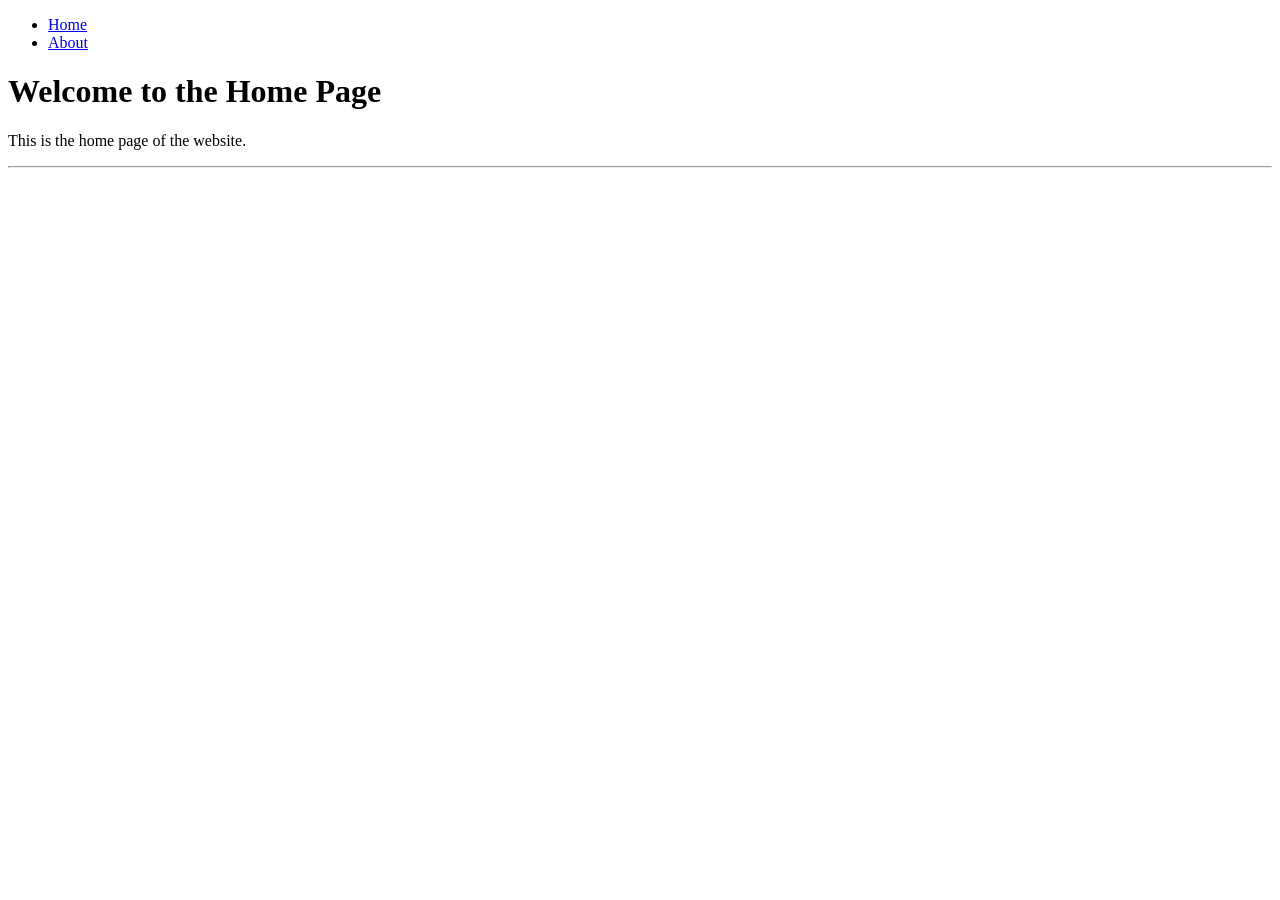
==== index.html @ 3f6aabcd "Adding Menu" ====
<!doctype html>
<html lang="en">
  <head>
    <meta charset="UTF-8" />
    <meta name="viewport" content="width=device-width, initial-scale=1.0" />
    <title>Home</title>
  </head>
  <body>
    <nav>
      <ul>
        <li><a href="index.html">Home</a></li>
        <li><a href="about.html">About</a></li>
      </ul>
    </nav>
    <h1>Welcome to the Home Page</h1>
    <p>This is the home page of the website.</p>
    <hr />
    <br />
  </body>
</html>
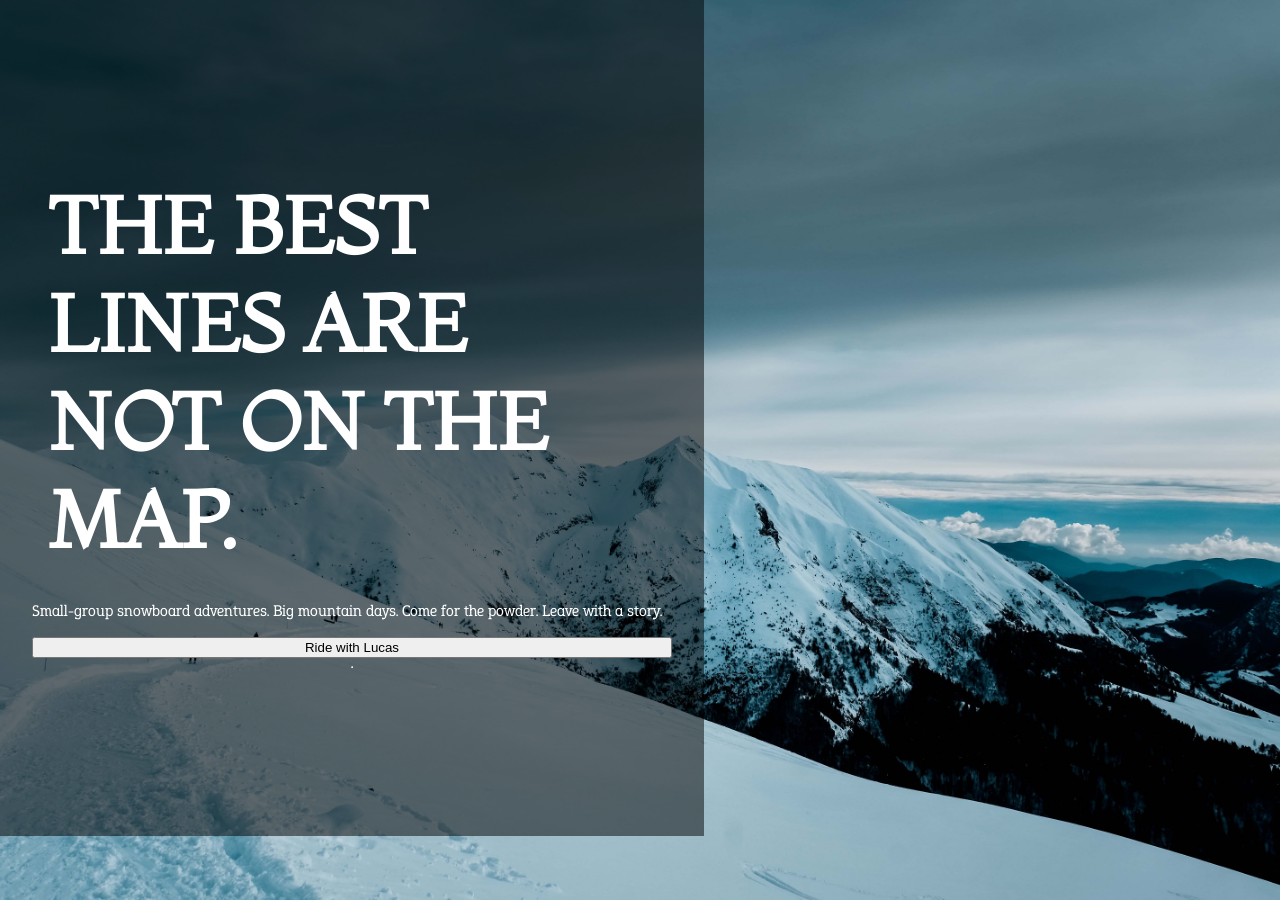
==== commit 62abd971: "adding stuff" ====
--- a/index.html
+++ b/index.html
@@ -3,18 +3,26 @@
   <head>
     <meta charset="UTF-8" />
     <meta name="viewport" content="width=device-width, initial-scale=1.0" />
+    <link rel="preconnect" href="https://fonts.googleapis.com" />
+    <link rel="preconnect" href="https://fonts.gstatic.com" crossorigin />
+    <link
+      href="https://fonts.googleapis.com/css2?family=Epunda+Slab:ital,wght@0,300..900;1,300..900&family=Montaga&family=Nunito+Sans:ital,opsz,wght@0,6..12,200..1000;1,6..12,200..1000&display=swap"
+      rel="stylesheet"
+    />
+    <link rel="stylesheet" href="style.css" />
     <title>Home</title>
   </head>
   <body>
-    <nav>
-      <ul>
-        <li><a href="index.html">Home</a></li>
-        <li><a href="about.html">About</a></li>
-      </ul>
-    </nav>
-    <h1>Welcome to the Home Page</h1>
-    <p>This is the home page of the website.</p>
-    <hr />
-    <br />
+    <section class="hero-image">
+      <div class="hero-content">
+        <p class="hero-title">The Best Lines are not on the map.</p>
+        <p class="hero-subtitle">
+          Small-group snowboard adventures. Big mountain days. Come for the
+          powder. Leave with a story.
+        </p>
+        <button class="cta-button">Ride with Lucas</button>
+        <hr />
+      </div>
+    </section>
   </body>
 </html>
--- a/style.css
+++ b/style.css
@@ -0,0 +1,34 @@
+body {
+  margin: 0;
+  padding: 0;
+  box-sizing: border-box;
+}
+
+.hero-image {
+  background-image: url("./images/heroImage.jpg");
+  background-size: cover;
+  background-position: center;
+
+  min-height: 100vh;
+  width: 100%;
+}
+.hero-content {
+  background-color: rgba(0, 0, 0, 0.5);
+  width: 50%;
+  height: 100%;
+  display: flex;
+  flex-direction: column;
+  padding: 10rem 2rem;
+  text-align: left;
+  color: #ffffff;
+}
+.hero-title {
+  font-family: "Montaga", serif;
+  margin: 1rem;
+  font-size: 5rem;
+  font-weight: bold;
+  text-transform: uppercase;
+}
+.hero-subtitle {
+  font-family: "Epunda Slab", serif;
+}
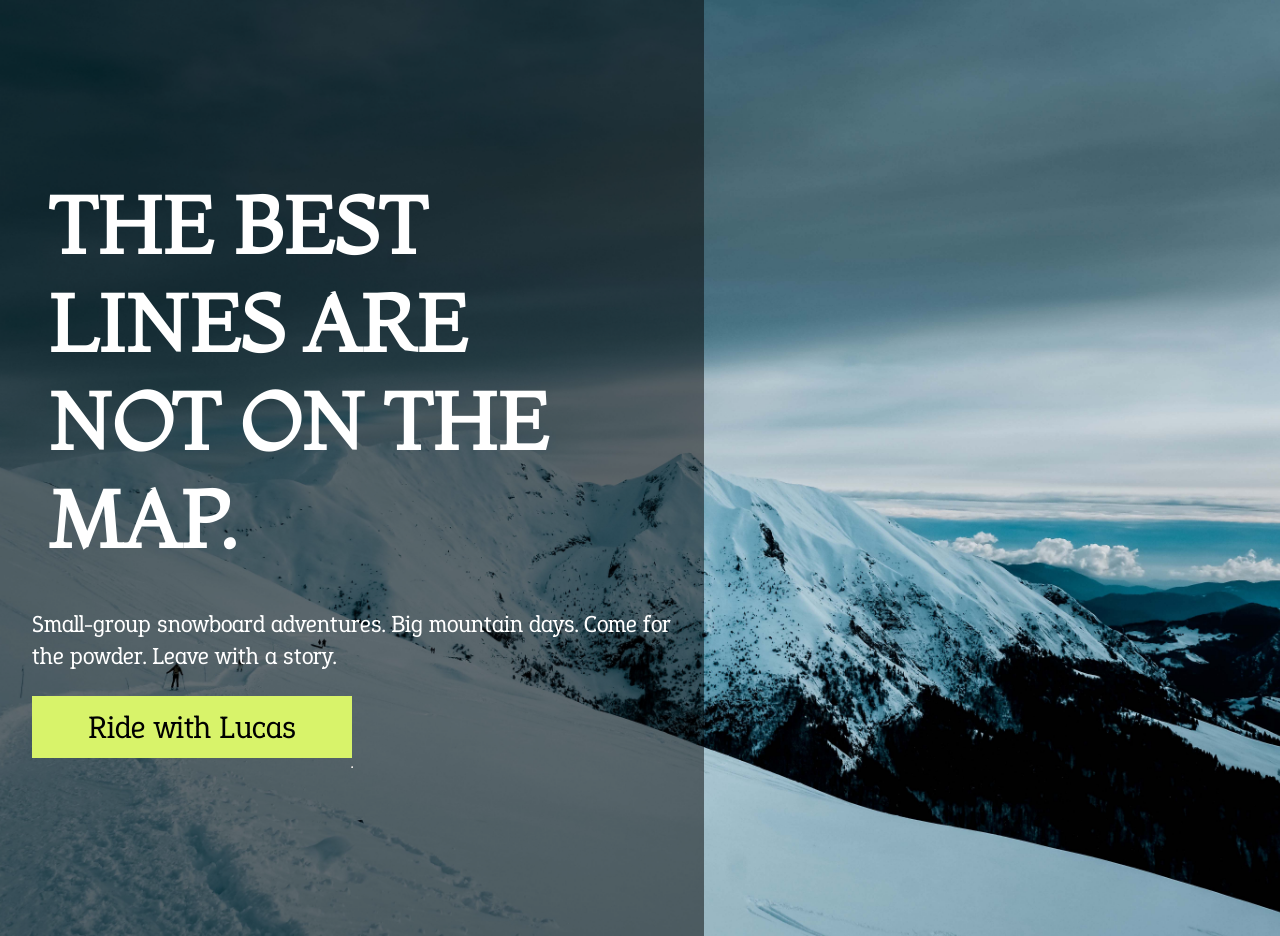
==== commit 9a25c0f4: "adding some accessibility features" ====
--- a/index.html
+++ b/index.html
@@ -13,14 +13,16 @@
     <title>Home</title>
   </head>
   <body>
-    <section class="hero-image">
+    <section class="hero-image" title="Snowey Mountain">
       <div class="hero-content">
-        <p class="hero-title">The Best Lines are not on the map.</p>
+        <h1>The Best Lines are not on the map.</h1>
         <p class="hero-subtitle">
           Small-group snowboard adventures. Big mountain days. Come for the
           powder. Leave with a story.
         </p>
-        <button class="cta-button">Ride with Lucas</button>
+        <button onclick="location.href = 'about.html'" class="primary-button">
+          Ride with Lucas
+        </button>
         <hr />
       </div>
     </section>
--- a/style.css
+++ b/style.css
@@ -8,7 +8,6 @@
   background-image: url("./images/heroImage.jpg");
   background-size: cover;
   background-position: center;
-
   min-height: 100vh;
   width: 100%;
 }
@@ -22,7 +21,7 @@
   text-align: left;
   color: #ffffff;
 }
-.hero-title {
+h1 {
   font-family: "Montaga", serif;
   margin: 1rem;
   font-size: 5rem;
@@ -30,5 +29,19 @@
   text-transform: uppercase;
 }
 .hero-subtitle {
+  font-size: 1.5rem;
   font-family: "Epunda Slab", serif;
 }
+.primary-button {
+  width: 50%;
+  font-family: "Epunda Slab", serif;
+  background-color: #d8f36a;
+  color: #000000;
+  border: none;
+  padding: 10px 10px;
+  font-size: 2rem;
+  cursor: pointer;
+}
+.primary-button:hover {
+  background-color: #b0d24a;
+}
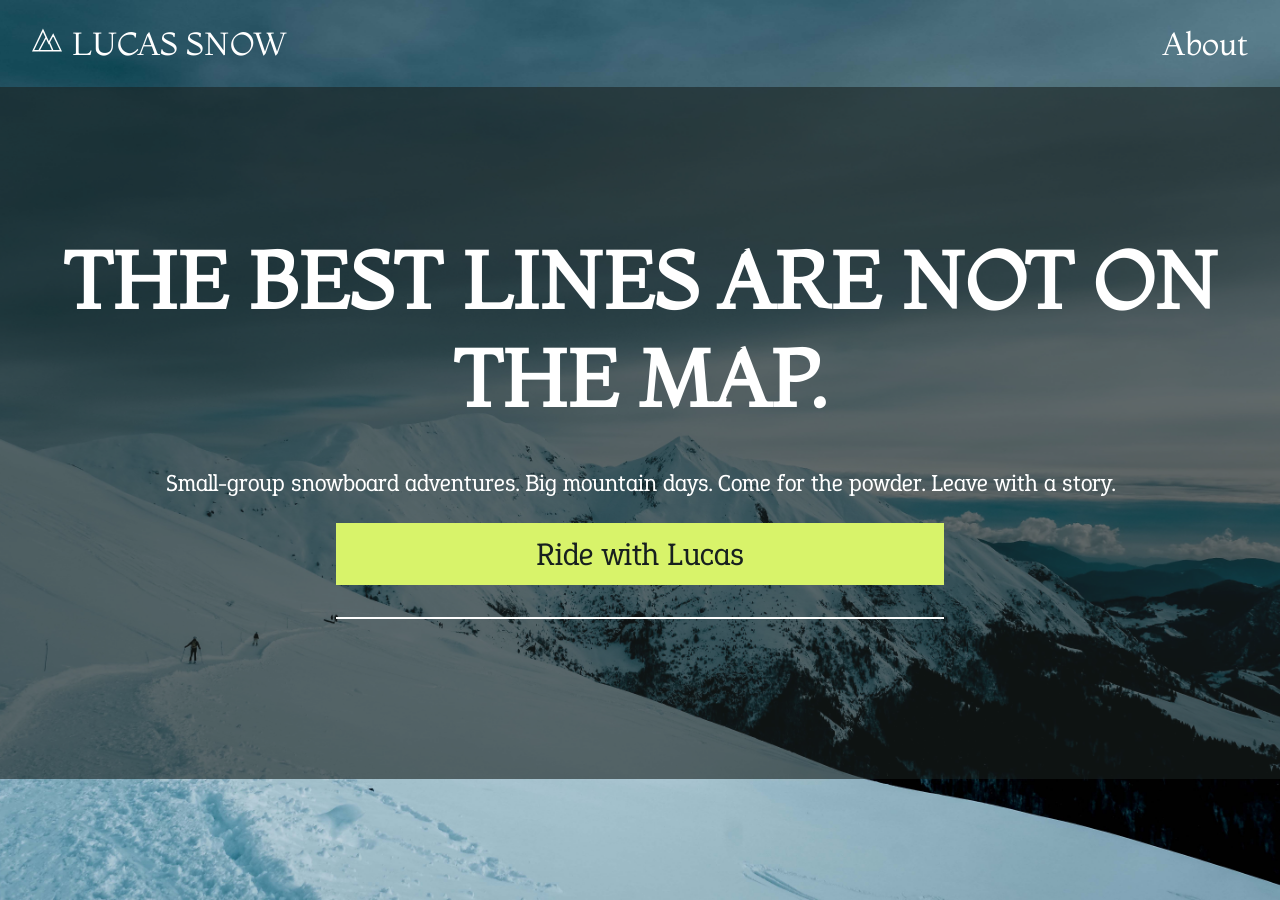
==== commit f0b8c9a9: "making the website responsive and then adding some css hover effects" ====
--- a/index.html
+++ b/index.html
@@ -3,6 +3,7 @@
   <head>
     <meta charset="UTF-8" />
     <meta name="viewport" content="width=device-width, initial-scale=1.0" />
+    <link rel="icon" href="/images/brandLogo.svg" type="image/x-icon" />
     <link rel="preconnect" href="https://fonts.googleapis.com" />
     <link rel="preconnect" href="https://fonts.gstatic.com" crossorigin />
     <link
@@ -10,20 +11,32 @@
       rel="stylesheet"
     />
     <link rel="stylesheet" href="style.css" />
-    <title>Home</title>
+    <title>Lucas - Snowboard Adventures</title>
   </head>
   <body>
-    <section class="hero-image" title="Snowey Mountain">
+    <section class="hero-image" title="Snowy Mountain">
+      <nav>
+        <ul>
+          <li>
+            <a href="/"
+              ><img
+                src="/images/brandLogo.svg"
+                alt="LUCAS SNOW"
+                style="height: 30px; width: 30px; margin-right: 10px"
+              />LUCAS SNOW</a
+            >
+          </li>
+          <li><a href="about.html">About</a></li>
+        </ul>
+      </nav>
       <div class="hero-content">
         <h1>The Best Lines are not on the map.</h1>
         <p class="hero-subtitle">
           Small-group snowboard adventures. Big mountain days. Come for the
           powder. Leave with a story.
         </p>
-        <button onclick="location.href = 'about.html'" class="primary-button">
-          Ride with Lucas
-        </button>
-        <hr />
+        <a href="about.html" class="primary-button">Ride with Lucas</a>
+        <hr class="hero-divider" />
       </div>
     </section>
   </body>
--- a/style.css
+++ b/style.css
@@ -1,7 +1,33 @@
+* {
+  box-sizing: border-box;
+}
+
 body {
   margin: 0;
   padding: 0;
-  box-sizing: border-box;
+  font-family: "Nunito Sans", sans-serif;
+  color: #f6f7f4;
+  background-color: #18201f;
+}
+
+nav ul {
+  list-style: none;
+  display: flex;
+  justify-content: space-between;
+  align-items: center;
+  margin: 0;
+  padding: 1.5rem 2rem;
+}
+
+nav a {
+  color: #ffffff;
+  text-decoration: none;
+  font-family: "Montaga", serif;
+  font-size: 2rem;
+}
+
+nav a:hover {
+  text-decoration: underline;
 }
 
 .hero-image {
@@ -12,18 +38,19 @@
   width: 100%;
 }
 .hero-content {
-  background-color: rgba(0, 0, 0, 0.5);
-  width: 50%;
+  background-color: rgba(24, 32, 31, 0.6);
+  width: 100%;
   height: 100%;
   display: flex;
   flex-direction: column;
-  padding: 10rem 2rem;
-  text-align: left;
+  padding: 8rem 2rem;
+  text-align: center;
+  align-items: center;
   color: #ffffff;
 }
 h1 {
   font-family: "Montaga", serif;
-  margin: 1rem;
+  margin: 1rem 0;
   font-size: 5rem;
   font-weight: bold;
   text-transform: uppercase;
@@ -33,15 +60,57 @@
   font-family: "Epunda Slab", serif;
 }
 .primary-button {
+  display: block;
   width: 50%;
   font-family: "Epunda Slab", serif;
   background-color: #d8f36a;
-  color: #000000;
+  color: #18201f;
   border: none;
   padding: 10px 10px;
   font-size: 2rem;
   cursor: pointer;
+  text-decoration: none;
+  text-align: center;
 }
 .primary-button:hover {
   background-color: #b0d24a;
 }
+.hero-divider {
+  width: 50%;
+  border: 1px solid #ffffff;
+  margin: 2rem auto;
+}
+
+.about-content {
+  max-width: 800px;
+  padding: 2rem;
+}
+
+.about-content img {
+  max-width: 100%;
+  height: auto;
+  margin: 1.5rem 0;
+}
+
+.about-intro {
+  font-family: "Epunda Slab", serif;
+  font-size: 1.25rem;
+}
+
+@media (max-width: 768px) {
+  .hero-content {
+    width: 100%;
+    padding: 4rem 1.5rem;
+  }
+  nav a {
+    font-size: 1.5rem;
+  }
+
+  h1 {
+    font-size: 3rem;
+  }
+
+  .primary-button {
+    width: 100%;
+  }
+}
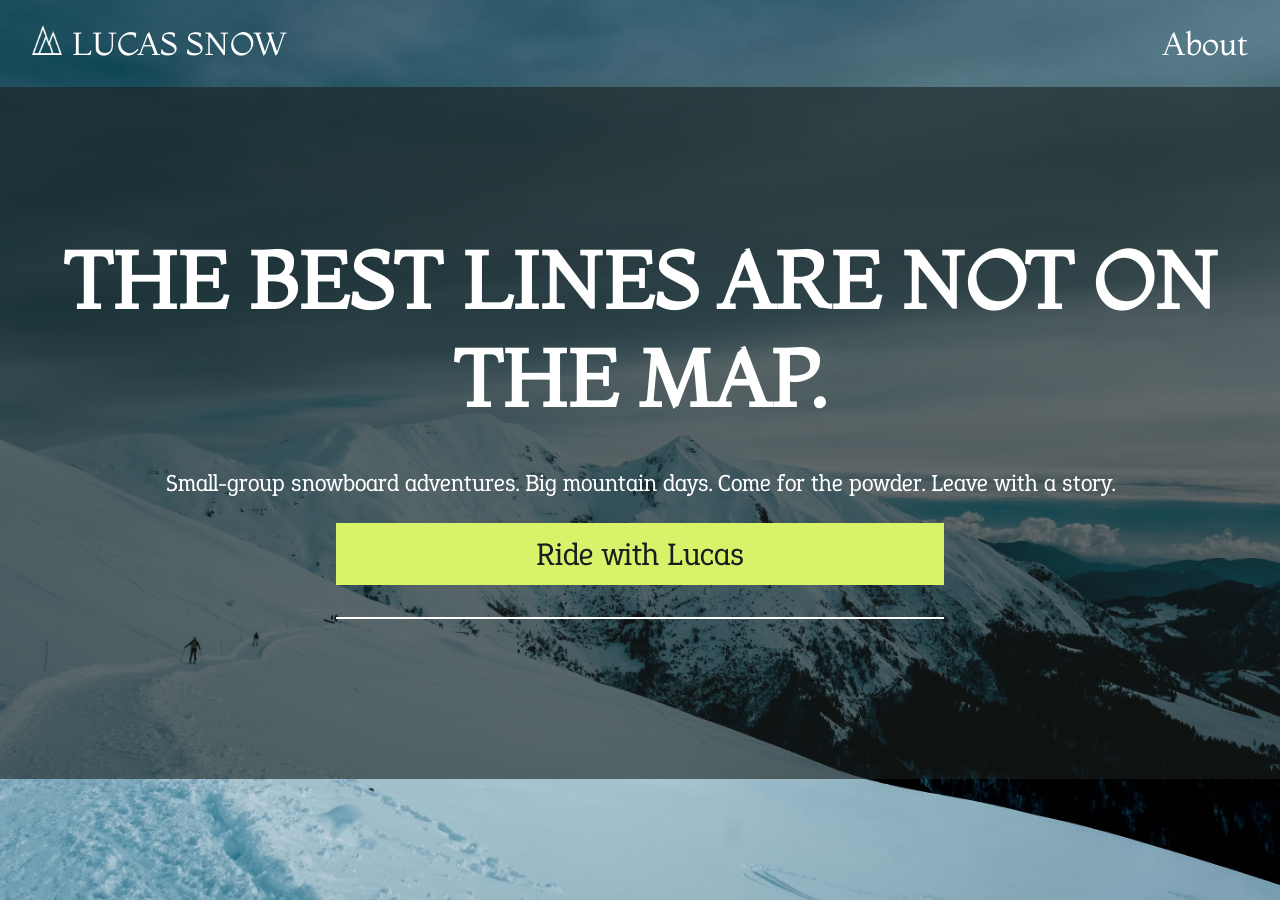
==== commit 9dbb31d6: "changing favicon format to png" ====
--- a/index.html
+++ b/index.html
@@ -3,7 +3,7 @@
   <head>
     <meta charset="UTF-8" />
     <meta name="viewport" content="width=device-width, initial-scale=1.0" />
-    <link rel="icon" href="/images/brandLogo.svg" type="image/x-icon" />
+    <link rel="icon" href="/images/brandLogo.png" type="image/x-icon" />
     <link rel="preconnect" href="https://fonts.googleapis.com" />
     <link rel="preconnect" href="https://fonts.gstatic.com" crossorigin />
     <link
@@ -20,7 +20,7 @@
           <li>
             <a href="/"
               ><img
-                src="/images/brandLogo.svg"
+                src="/images/brandLogo.png"
                 alt="LUCAS SNOW"
                 style="height: 30px; width: 30px; margin-right: 10px"
               />LUCAS SNOW</a
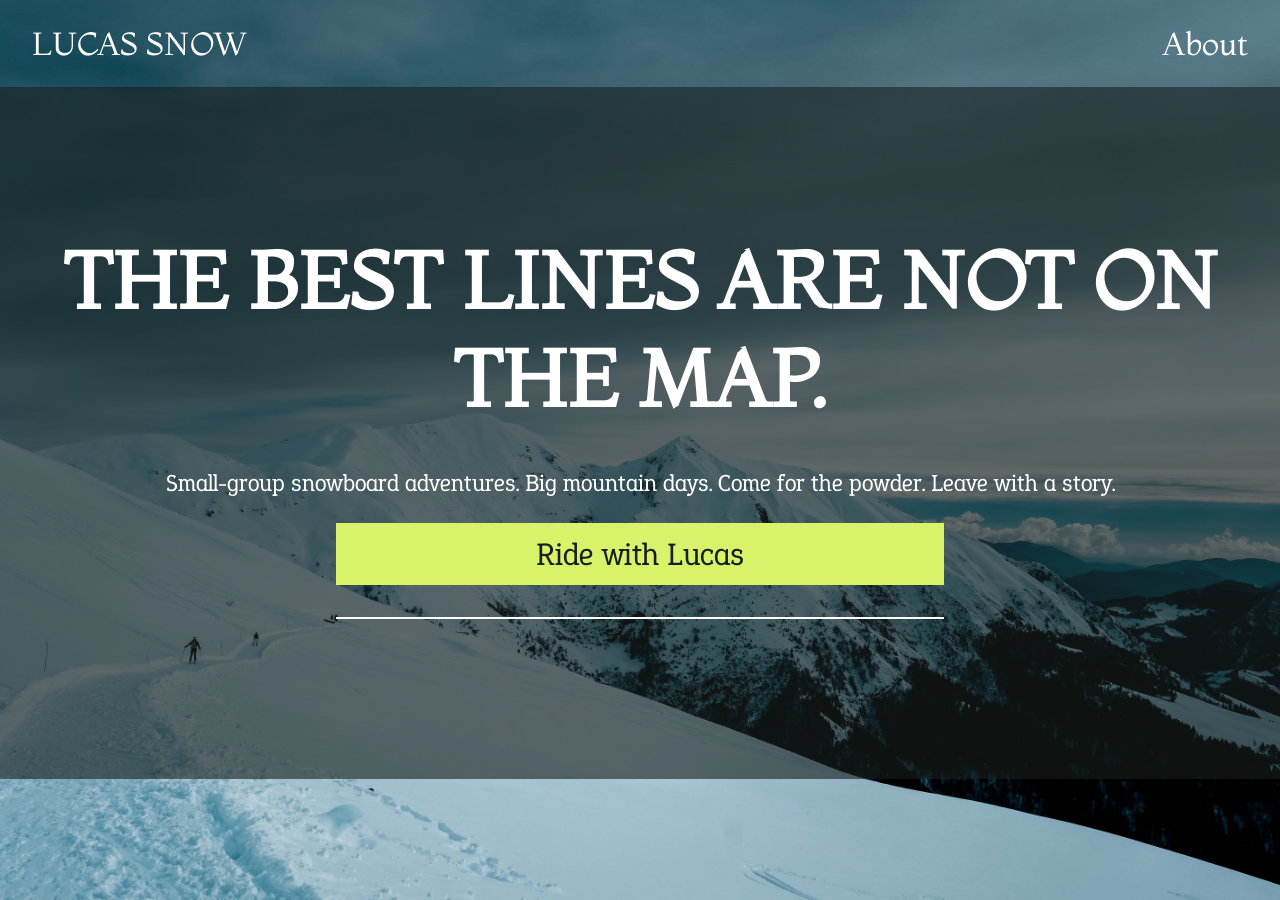
==== commit 656ba5f1: "comment out the favicon for now" ====
--- a/index.html
+++ b/index.html
@@ -3,7 +3,7 @@
   <head>
     <meta charset="UTF-8" />
     <meta name="viewport" content="width=device-width, initial-scale=1.0" />
-    <link rel="icon" href="/images/brandLogo.png" type="image/x-icon" />
+    <!-- <link rel="icon" href="images/brandLogo.png" type="image/x-icon" /> -->
     <link rel="preconnect" href="https://fonts.googleapis.com" />
     <link rel="preconnect" href="https://fonts.gstatic.com" crossorigin />
     <link
@@ -18,13 +18,7 @@
       <nav>
         <ul>
           <li>
-            <a href="/"
-              ><img
-                src="/images/brandLogo.png"
-                alt="LUCAS SNOW"
-                style="height: 30px; width: 30px; margin-right: 10px"
-              />LUCAS SNOW</a
-            >
+            <a href="/">LUCAS SNOW</a>
           </li>
           <li><a href="about.html">About</a></li>
         </ul>
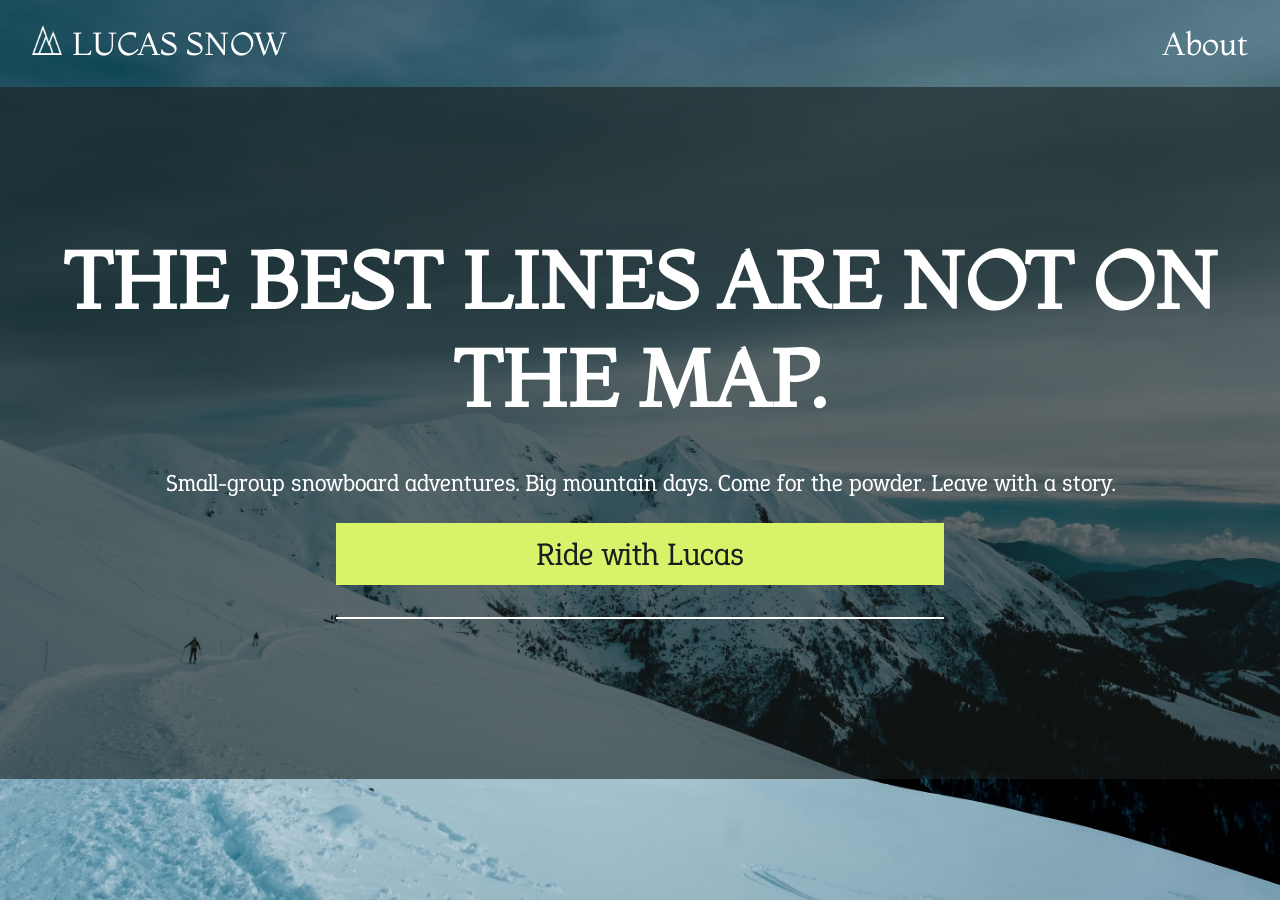
==== commit d913ceea: "everything was right" ====
--- a/index.html
+++ b/index.html
@@ -3,7 +3,7 @@
   <head>
     <meta charset="UTF-8" />
     <meta name="viewport" content="width=device-width, initial-scale=1.0" />
-    <!-- <link rel="icon" href="images/brandLogo.png" type="image/x-icon" /> -->
+    <link rel="icon" href="images/brandLogo.png" type="image/x-icon" />
     <link rel="preconnect" href="https://fonts.googleapis.com" />
     <link rel="preconnect" href="https://fonts.gstatic.com" crossorigin />
     <link
@@ -18,7 +18,13 @@
       <nav>
         <ul>
           <li>
-            <a href="/">LUCAS SNOW</a>
+            <a href="/"
+              ><img
+                src="images/brandLogo.png"
+                alt="LUCAS SNOW"
+                style="height: 30px; width: 30px; margin-right: 10px"
+              />LUCAS SNOW</a
+            >
           </li>
           <li><a href="about.html">About</a></li>
         </ul>
